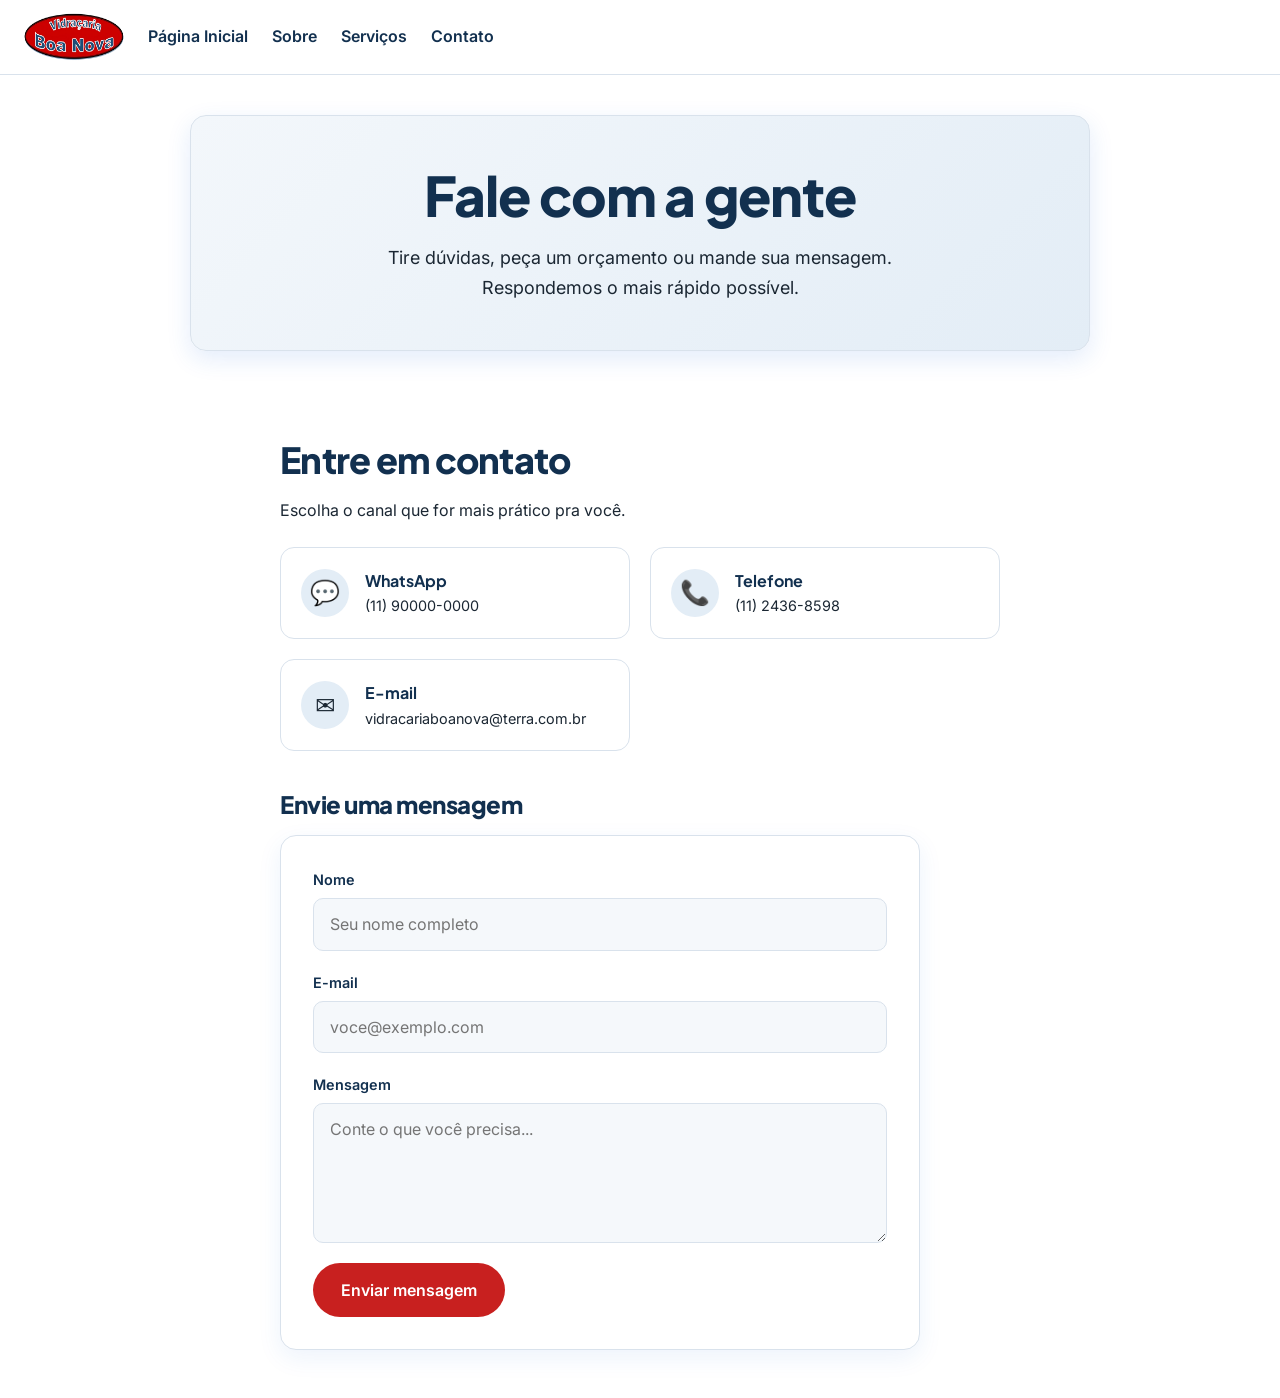
==== html/contato.html @ 8d11fa5d "Começo da estrutura principal das páginas (pré-revisão)" ====
<!DOCTYPE html>
<html lang="pt-br">
<head>
    <meta charset="UTF-8">
    <meta name="viewport" content="width=device-width, initial-scale=1.0">
    <title>Contato</title>
    <link rel="stylesheet" href="../css/main-style.css">
    <link rel="preconnect" href="https://fonts.googleapis.com">
    <link rel="preconnect" href="https://fonts.gstatic.com" crossorigin>
    <link href="https://fonts.googleapis.com/css2?family=Inter:wght@400;500;600&family=Plus+Jakarta+Sans:wght@500;700;800&display=swap" rel="stylesheet">
</head>
<body>
    <div class="navegacao">
        <nav>
            <ul style="list-style-type:none;">
                <li><img src="../images/logo-vidracaria-boa-nova.webp" alt="Logotipo da Vidraçaria Boa Nova" width="100" height="50"></li>
                <li><a href="../index.html" class="link-paginas">Página Inicial</a></li>
                <li><a href="sobre.html" class="link-paginas">Sobre</a></li>
                <li><a href="servicos.html" class="link-paginas">Serviços</a></li>
                <li><a href="contato.html" class="link-paginas">Contato</a></li>
            </ul>
        </nav>
    </div>
    <div class="hero-card">
  <h1>Fale com a gente</h1>
  <p>Tire dúvidas, peça um orçamento ou mande sua mensagem. Respondemos o mais rápido possível.</p>
</div>

<section>
  <h2>Entre em contato</h2>
  <p>Escolha o canal que for mais prático pra você.</p>

  <div class="contato-opcoes">
    <a class="contato-card" href="#">
      <span class="contato-icone">💬</span>
      <span class="contato-info">
        <strong>WhatsApp</strong>
        <small>(11) 90000-0000</small>
      </span>
    </a>
    <a class="contato-card" href="#">
      <span class="contato-icone">📞</span>
      <span class="contato-info">
        <strong>Telefone</strong>
        <small>(11) 2436-8598</small>
      </span>
    </a>

    <a class="contato-card" href="#">
      <span class="contato-icone">✉️</span>
      <span class="contato-info">
        <strong>E-mail</strong>
        <small>vidracariaboanova@terra.com.br</small>
      </span>
    </a>
  </div>

  <h3>Envie uma mensagem</h3>

  <form class="formulario" onsubmit="return false;">
    <div class="campo">
      <label for="nome">Nome</label>
      <input type="text" id="nome" name="nome" placeholder="Seu nome completo" required>
    </div>

    <div class="campo">
      <label for="email">E-mail</label>
      <input type="email" id="email" name="email" placeholder="voce@exemplo.com" required>
    </div>

    <div class="campo">
      <label for="mensagem">Mensagem</label>
      <textarea id="mensagem" name="mensagem" placeholder="Conte o que você precisa..." required></textarea>
    </div>

    <button type="submit">Enviar mensagem</button>
  </form>
</section>
</body>
</html>
---- css/main-style.css ----
/* Valores globais */
:root {
  /* ===== Azul (cor principal) ===== */
  --azul-900: #12304f; /* títulos, rodapé */
  --azul-700: #1f4a75; /* hover, cabeçalho escuro */
  --azul-600: #2b5c8a; /* azul da logo: cor principal */
  --azul-400: #5b8bb8; /* detalhes, ícones */
  --azul-100: #e3edf6; /* fundos de cards e seções */
  --azul-50:  #f3f7fb; /* fundo alternado bem sutil */

  /* ===== Vermelho (destaque) ===== */
  --vermelho-700: #a81818; /* hover do botão de destaque */
  --vermelho-600: #c8201f; /* vermelho da logo: destaque */
  --vermelho-100: #fbe7e6; /* avisos, selos, promoções */

  /* ===== Neutros ===== */
  --branco:        #ffffff;
  --fundo:         #ffffff;
  --fundo-alt:     #f5f8fb;
  --borda:         #d9e2ec;
  --texto:         #1b2733;
  --texto-suave:   #55657a;

  /* ===== Variáveis semânticas ===== */
  --cor-primaria:        var(--azul-600);
  --cor-primaria-hover:  var(--azul-700);
  --cor-destaque:        var(--vermelho-600);
  --cor-destaque-hover:  var(--vermelho-700);
  --cor-titulo:          var(--azul-900);
  --cor-texto:           var(--texto);
  --cor-fundo:           var(--fundo);
  --cor-fundo-secao:     var(--azul-50);
  --cor-borda:           var(--borda);

  /* ===== Famílias ===== */
  --fonte-titulo: "Plus Jakarta Sans", "Segoe UI", system-ui, sans-serif;
  --fonte-texto:  "Inter", "Segoe UI", system-ui, sans-serif;

  /* ===== Pesos ===== */
  --peso-normal:   400;
  --peso-medio:    500;
  --peso-semibold: 600;
  --peso-negrito:  700;
  --peso-extra:    800;

  /* ===== Tamanhos ===== */
  --texto-xs:  0.8rem;
  --texto-sm:  0.9rem;
  --texto-base: 1rem;
  --texto-lg:  1.125rem;
  --titulo-h3: clamp(1.25rem, 1.1rem + 0.6vw, 1.5rem);
  --titulo-h2: clamp(1.6rem, 1.3rem + 1.2vw, 2.25rem);
  --titulo-h1: clamp(2rem, 1.5rem + 2.4vw, 3.5rem);

  /* ===== Altura de linha e espaçamento ===== */
  --linha-titulo: 1.15;
  --linha-texto:  1.65;
  --espaco-titulo: -0.02em; /* aperta um pouco os títulos, fica mais elegante */
}


/* ===== Base ===== */
* {
  box-sizing: border-box;
  margin: 0;
  padding: 0;
}

body {
  font-family: var(--fonte-texto);
  font-size: var(--texto-base);
  line-height: var(--linha-texto);
  color: var(--cor-texto);
  background: var(--cor-fundo);
}

h1, h2, h3 {
  font-family: var(--fonte-titulo);
  font-weight: var(--peso-extra);
  line-height: var(--linha-titulo);
  letter-spacing: var(--espaco-titulo);
  color: var(--cor-titulo);
}
h1 { font-size: var(--titulo-h1); }
h2 { font-size: var(--titulo-h2); }
h3 { font-size: var(--titulo-h3); }

img { max-width: 100%; display: block; }

/* ===== Navegação ===== */
nav {
  background: var(--branco);
  border-bottom: 1px solid var(--cor-borda);
  padding: 0.75rem 1.5rem;
}

nav ul {
  list-style: none;
  display: flex;
  align-items: center;
  flex-wrap: wrap;
  gap: 1.5rem;
}

nav .logo {
  margin-right: auto; /* empurra os links para a direita */
}

nav .logo img {
  height: 48px;
  width: auto;
}

nav a {
  position: relative; /* referência pra posicionar a barrinha */
  text-decoration: none;
  font-weight: var(--peso-semibold);
  color: var(--cor-titulo);
  padding: 0.4rem 0;
  transition: color 0.25s ease;
}

/* A barrinha: começa "achatada" (sem largura) */
nav a::after {
  content: "";
  position: absolute;
  left: 0;
  bottom: 0;
  width: 100%;
  height: 2px;
  background: var(--cor-destaque);
  transform: scaleX(0);
  transform-origin: left; /* cresce da esquerda pra direita */
  transition: transform 0.25s ease;
}

nav a:hover,
nav a:focus-visible {
  color: var(--cor-primaria);
}

nav a:hover::after,
nav a:focus-visible::after {
  transform: scaleX(1); /* preenche toda a largura */
}

/* ===== Hero ===== */
.hero-card {
  max-width: 900px;
  margin: 2.5rem auto;
  padding: 3rem 2rem;
  text-align: center;
  background: linear-gradient(135deg, var(--azul-50), var(--azul-100));
  border: 1px solid var(--cor-borda);
  border-radius: 16px;
  box-shadow: 0 8px 24px rgba(26, 98, 220, 0.12);
}

.hero-card p {
  max-width: 55ch;
  margin: 1rem auto 0;
  font-size: var(--texto-lg);
  color: var(--cor-texto-suave);
}

/* ===== Botão (só aparece em algumas páginas) ===== */
.botao {
  margin-top: 1.75rem;
}

.botao a {
  display: inline-block;
  padding: 0.85rem 1.75rem;
  background: var(--cor-destaque);
  color: var(--branco);
  font-weight: var(--peso-semibold);
  text-decoration: none;
  border-radius: 999px;
  transition: background 0.2s, transform 0.2s;
}

.botao a:hover,
.botao a:focus-visible {
  background: var(--cor-destaque-hover);
  transform: translateY(-2px);
}

/* ===== Seções ===== */
section {
  max-width: 1000px;
  margin: 0 auto;
  padding: 3rem 1.5rem;
}

section h2 {
  margin-bottom: 1rem;
}

section {
  padding: 3rem max(1.5rem, calc((100% - 1000px) / 2));
}

section:nth-of-type(even) {
  background: var(--cor-fundo-secao);
}



/* ===== Cards de contato ===== */
.contato-opcoes {
  display: grid;
  /* min(100%, 240px): nunca pede mais espaço do que existe */
  grid-template-columns: repeat(auto-fit, minmax(min(100%, 240px), 1fr));
  gap: 1.25rem;
  margin: 1.5rem 0 2.5rem;
}

.contato-info {
  min-width: 0; /* deixa o texto encolher dentro do flex */
}

.contato-card small {
  display: block;
  color: var(--cor-texto-suave);
  font-size: var(--texto-sm);
  overflow-wrap: anywhere; /* permite quebrar o e-mail se precisar */
}

.contato-card {
  display: flex;
  align-items: center;
  gap: 1rem;
  padding: 1.25rem;
  background: var(--branco);
  border: 1px solid var(--cor-borda);
  border-radius: 14px;
  text-decoration: none;
  color: var(--cor-texto);
  transition: transform 0.2s, box-shadow 0.2s, border-color 0.2s;
}

.contato-card:hover,
.contato-card:focus-visible {
  border-color: var(--cor-primaria);
  box-shadow: 0 8px 20px rgba(26, 98, 220, 0.15);
  transform: translateY(-2px);
}

.contato-icone {
  display: grid;
  place-items: center;
  flex-shrink: 0;
  width: 3rem;
  height: 3rem;
  font-size: 1.5rem;
  background: var(--azul-100);
  border-radius: 50%;
}

.contato-card strong {
  display: block;
  font-family: var(--fonte-titulo);
  color: var(--cor-titulo);
}
/* ===== Formulário ===== */
section h3 {
  margin-bottom: 1rem;
}

.formulario {
  display: grid;
  gap: 1.25rem;
  max-width: 640px;
  padding: 2rem;
  background: var(--branco);
  border: 1px solid var(--cor-borda);
  border-radius: 16px;
  box-shadow: 0 8px 24px rgba(26, 98, 220, 0.08);
}

.campo {
  display: grid;
  gap: 0.4rem;
}

.campo label {
  font-size: var(--texto-sm);
  font-weight: var(--peso-semibold);
  color: var(--cor-titulo);
}

.campo input,
.campo textarea {
  font: inherit;
  padding: 0.75rem 1rem;
  color: var(--cor-texto);
  background: var(--fundo-alt);
  border: 1px solid var(--cor-borda);
  border-radius: 10px;
}

.campo input:focus,
.campo textarea:focus {
  outline: 2px solid var(--azul-500);
  border-color: var(--cor-primaria);
  background: var(--branco);
}

.campo textarea {
  min-height: 140px;
  resize: vertical;
}

.formulario button {
  justify-self: start;
  padding: 0.85rem 1.75rem;
  font: inherit;
  font-weight: var(--peso-semibold);
  color: var(--branco);
  background: var(--cor-destaque);
  border: none;
  border-radius: 999px;
  cursor: pointer;
  transition: background 0.2s, transform 0.2s;
}

.formulario button:hover,
.formulario button:focus-visible {
  background: var(--cor-destaque-hover);
  transform: translateY(-2px);
}
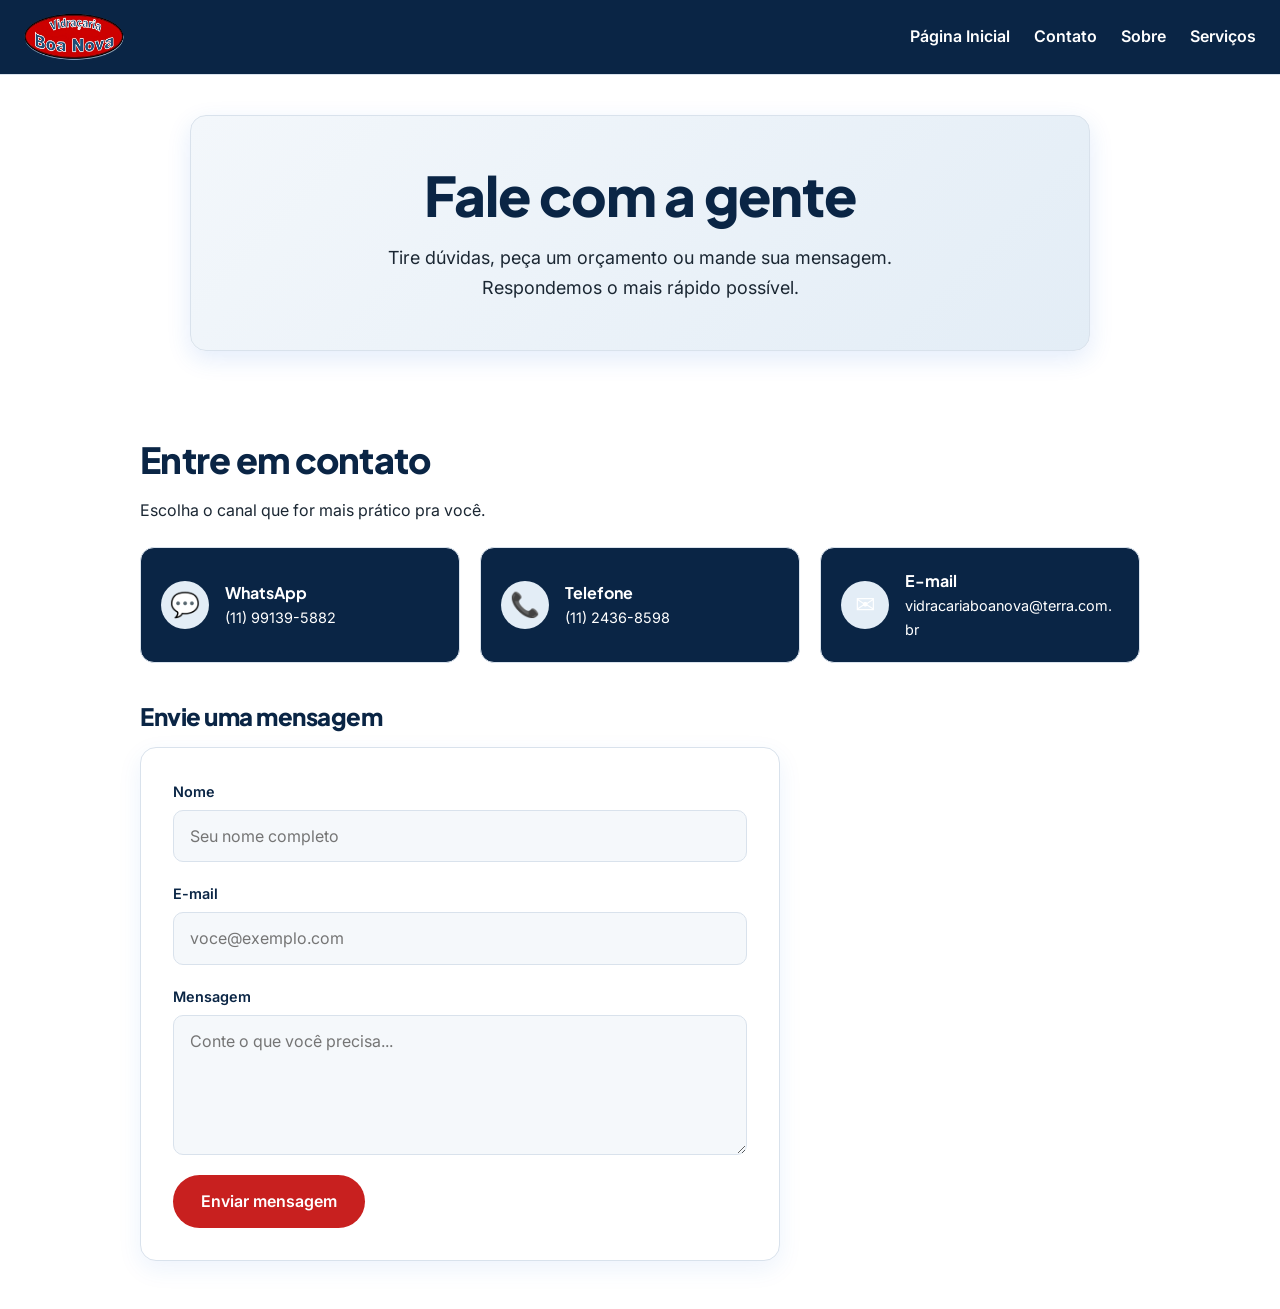
==== commit 66a6cb9c: "Adição de catálogo, página sobre, contato atualizado e refinamento da estilização" ====
--- a/html/contato.html
+++ b/html/contato.html
@@ -13,11 +13,11 @@
     <div class="navegacao">
         <nav>
             <ul style="list-style-type:none;">
-                <li><img src="../images/logo-vidracaria-boa-nova.webp" alt="Logotipo da Vidraçaria Boa Nova" width="100" height="50"></li>
+                <li><img src="../images/logo-vidracaria-boa-nova.webp" alt="Logotipo da Vidraçaria Boa Nova" width="100" height="50"></a></li>
                 <li><a href="../index.html" class="link-paginas">Página Inicial</a></li>
+                <li><a href="html/contato.html" class="link-paginas">Contato</a></li>
                 <li><a href="sobre.html" class="link-paginas">Sobre</a></li>
                 <li><a href="servicos.html" class="link-paginas">Serviços</a></li>
-                <li><a href="contato.html" class="link-paginas">Contato</a></li>
             </ul>
         </nav>
     </div>
@@ -35,7 +35,7 @@
       <span class="contato-icone">💬</span>
       <span class="contato-info">
         <strong>WhatsApp</strong>
-        <small>(11) 90000-0000</small>
+        <small>(11) 99139-5882</small>
       </span>
     </a>
     <a class="contato-card" href="#">
--- a/css/main-style.css
+++ b/css/main-style.css
@@ -1,7 +1,7 @@
 /* Valores globais */
 :root {
   /* ===== Azul (cor principal) ===== */
-  --azul-900: #12304f; /* títulos, rodapé */
+  --azul-900: #0a2545; /* títulos, rodapé */
   --azul-700: #1f4a75; /* hover, cabeçalho escuro */
   --azul-600: #2b5c8a; /* azul da logo: cor principal */
   --azul-400: #5b8bb8; /* detalhes, ícones */
@@ -55,11 +55,9 @@
   /* ===== Altura de linha e espaçamento ===== */
   --linha-titulo: 1.15;
   --linha-texto:  1.65;
-  --espaco-titulo: -0.02em; /* aperta um pouco os títulos, fica mais elegante */
-}
-
-
-/* ===== Base ===== */
+  --espaco-titulo: -0.02em;
+}
+
 * {
   box-sizing: border-box;
   margin: 0;
@@ -78,7 +76,7 @@
   font-family: var(--fonte-titulo);
   font-weight: var(--peso-extra);
   line-height: var(--linha-titulo);
-  letter-spacing: var(--espaco-titulo);
+  letter-spacing: var(--espaco-titulo); 
   color: var(--cor-titulo);
 }
 h1 { font-size: var(--titulo-h1); }
@@ -89,7 +87,7 @@
 
 /* ===== Navegação ===== */
 nav {
-  background: var(--branco);
+  background: var( --azul-900);
   border-bottom: 1px solid var(--cor-borda);
   padding: 0.75rem 1.5rem;
 }
@@ -100,10 +98,16 @@
   align-items: center;
   flex-wrap: wrap;
   gap: 1.5rem;
+  align-items: center;
+  justify-content: flex-end; 
+}
+
+nav ul li:nth-child(2) {
+    margin-left: auto;
 }
 
 nav .logo {
-  margin-right: auto; /* empurra os links para a direita */
+  margin-right: auto;
 }
 
 nav .logo img {
@@ -111,26 +115,27 @@
   width: auto;
 }
 
+
 nav a {
-  position: relative; /* referência pra posicionar a barrinha */
+  color: var( --branco);  
+  position: relative; 
   text-decoration: none;
   font-weight: var(--peso-semibold);
-  color: var(--cor-titulo);
   padding: 0.4rem 0;
   transition: color 0.25s ease;
 }
 
-/* A barrinha: começa "achatada" (sem largura) */
-nav a::after {
+
+.link-paginas::after {
   content: "";
   position: absolute;
   left: 0;
   bottom: 0;
   width: 100%;
   height: 2px;
-  background: var(--cor-destaque);
+  background: var(--branco);  
   transform: scaleX(0);
-  transform-origin: left; /* cresce da esquerda pra direita */
+  transform-origin: left; 
   transition: transform 0.25s ease;
 }
 
@@ -141,10 +146,69 @@
 
 nav a:hover::after,
 nav a:focus-visible::after {
-  transform: scaleX(1); /* preenche toda a largura */
-}
-
-/* ===== Hero ===== */
+  transform: scaleX(1); 
+}
+
+.item-logo {
+    margin-right: auto; 
+}
+
+#nossos-Servicos {
+  background-color: #0a2545;
+  padding: 70px 40px;
+  font-family: sans-serif;
+}
+
+#nossos-Servicos h2 {
+  color: #ffffff !important;
+  font-size: 2.5rem;
+  font-weight: 700;
+  margin-bottom: 15px;
+}
+
+#nossos-Servicos p {
+  color: #e0e6ed; 
+  font-size: 1.1rem;
+  max-width: 850px;
+  line-height: 1.6;
+  margin-bottom: 45px;
+}
+
+#nossos-Servicos .lista-servicos {
+  display: flex;
+  flex-wrap: wrap; 
+  gap: 20px;       
+  padding: 0;
+  margin: 0;
+  list-style-type: none;
+}
+
+#nossos-Servicos .lista-servicos li {
+  flex: 1;
+  min-width: 220px; 
+  background: rgba(255, 255, 255, 0.06);
+  backdrop-filter: blur(10px);        
+  -webkit-backdrop-filter: blur(10px);
+  border: 1px solid rgba(255, 255, 255, 0.15);
+  border-radius: 12px;
+  padding: 30px 20px;
+  text-align: center;
+  font-weight: 600;
+  font-size: 1.2rem;
+  color: #ffffff;
+  box-shadow: 0 8px 32px 0 rgba(0, 0, 0, 0.2);
+  transition: all 0.3s ease;
+  cursor: pointer;
+}
+
+#nossos-Servicos .lista-servicos li:hover {
+  transform: translateY(-6px);
+  background: rgba(255, 255, 255, 0.12); 
+  border-color: #ff1e27;
+  box-shadow: 0 15px 30px rgba(0, 0, 0, 0.4);
+}
+
+
 .hero-card {
   max-width: 900px;
   margin: 2.5rem auto;
@@ -163,7 +227,6 @@
   color: var(--cor-texto-suave);
 }
 
-/* ===== Botão (só aparece em algumas páginas) ===== */
 .botao {
   margin-top: 1.75rem;
 }
@@ -185,9 +248,7 @@
   transform: translateY(-2px);
 }
 
-/* ===== Seções ===== */
 section {
-  max-width: 1000px;
   margin: 0 auto;
   padding: 3rem 1.5rem;
 }
@@ -204,9 +265,6 @@
   background: var(--cor-fundo-secao);
 }
 
-
-
-/* ===== Cards de contato ===== */
 .contato-opcoes {
   display: grid;
   /* min(100%, 240px): nunca pede mais espaço do que existe */
@@ -216,14 +274,14 @@
 }
 
 .contato-info {
-  min-width: 0; /* deixa o texto encolher dentro do flex */
+  min-width: 0;
 }
 
 .contato-card small {
   display: block;
   color: var(--cor-texto-suave);
   font-size: var(--texto-sm);
-  overflow-wrap: anywhere; /* permite quebrar o e-mail se precisar */
+  overflow-wrap: anywhere;
 }
 
 .contato-card {
@@ -231,11 +289,11 @@
   align-items: center;
   gap: 1rem;
   padding: 1.25rem;
-  background: var(--branco);
+  background: var(--azul-900);
   border: 1px solid var(--cor-borda);
   border-radius: 14px;
   text-decoration: none;
-  color: var(--cor-texto);
+  color: var(--branco);
   transition: transform 0.2s, box-shadow 0.2s, border-color 0.2s;
 }
 
@@ -260,9 +318,10 @@
 .contato-card strong {
   display: block;
   font-family: var(--fonte-titulo);
-  color: var(--cor-titulo);
-}
-/* ===== Formulário ===== */
+  color: var(--branco);
+}
+
+
 section h3 {
   margin-bottom: 1rem;
 }
@@ -328,4 +387,105 @@
 .formulario button:focus-visible {
   background: var(--cor-destaque-hover);
   transform: translateY(-2px);
+}
+
+.carousel-container {
+  position: relative;
+  width: 100%;
+  height: 50vw;
+  margin: 0 auto;
+  overflow: hidden;
+}
+
+.carousel-track-container {
+  overflow: hidden;
+  width: 100%;
+  height: 100%;
+}
+
+.carousel-track {
+  display: flex;
+  padding: 0;
+  height: 100%;
+  margin: 0;
+  list-style: none;
+  transition: transform 0.5s ease-in-out;
+}
+
+.carousel-slide {
+  min-width: 100%;
+  box-sizing: border-box;
+  height: 100%;
+}
+
+.carousel-slide img {
+  width: 100%;
+  display: block;
+  height: 100%;
+  object-fit: cover;
+  object-position: center;
+}
+.carousel-btn {
+  position: absolute;
+  top: 50%;
+  transform: translateY(-50%);
+  background: rgba(0, 0, 0, 0.5);
+  color: white;
+  border: none;
+  padding: 12px 16px;
+  cursor: pointer;
+  border-radius: 50%;
+  font-size: 18px;
+  z-index: 10;
+  transition: background 0.3s;
+}
+
+.carousel-btn:hover {
+  background: rgba(0, 0, 0, 0.8);
+}
+
+.btn-left { left: 15px; }
+.btn-right { right: 15px; }
+
+/* Indicators/Dots */
+.carousel-nav {
+  display: flex;
+  justify-content: center;
+  gap: 8px;
+  position: absolute;
+  bottom: 15px;
+  width: 100%;
+  z-index: 10;
+}
+
+.indicator {
+  width: 12px;
+  height: 12px;
+  border-radius: 50%;
+  background: rgba(255, 255, 255, 0.5);
+  border: none;
+  cursor: pointer;
+  transition: background 0.3s;
+}
+
+.indicator.active {
+  background: rgba(255, 255, 255, 1);
+}
+
+.fotos-servicos {
+  display: flex;
+  gap: 20px;
+}
+.fotos-servicos img {
+  border-radius: 8px;
+  height: 40vw;
+  width: 40%;
+  object-fit: cover;
+  object-position: center;
+}
+
+.texto-sobre {
+  max-width: 800px;
+  margin: 0 auto;
+  text-align: center;
 }
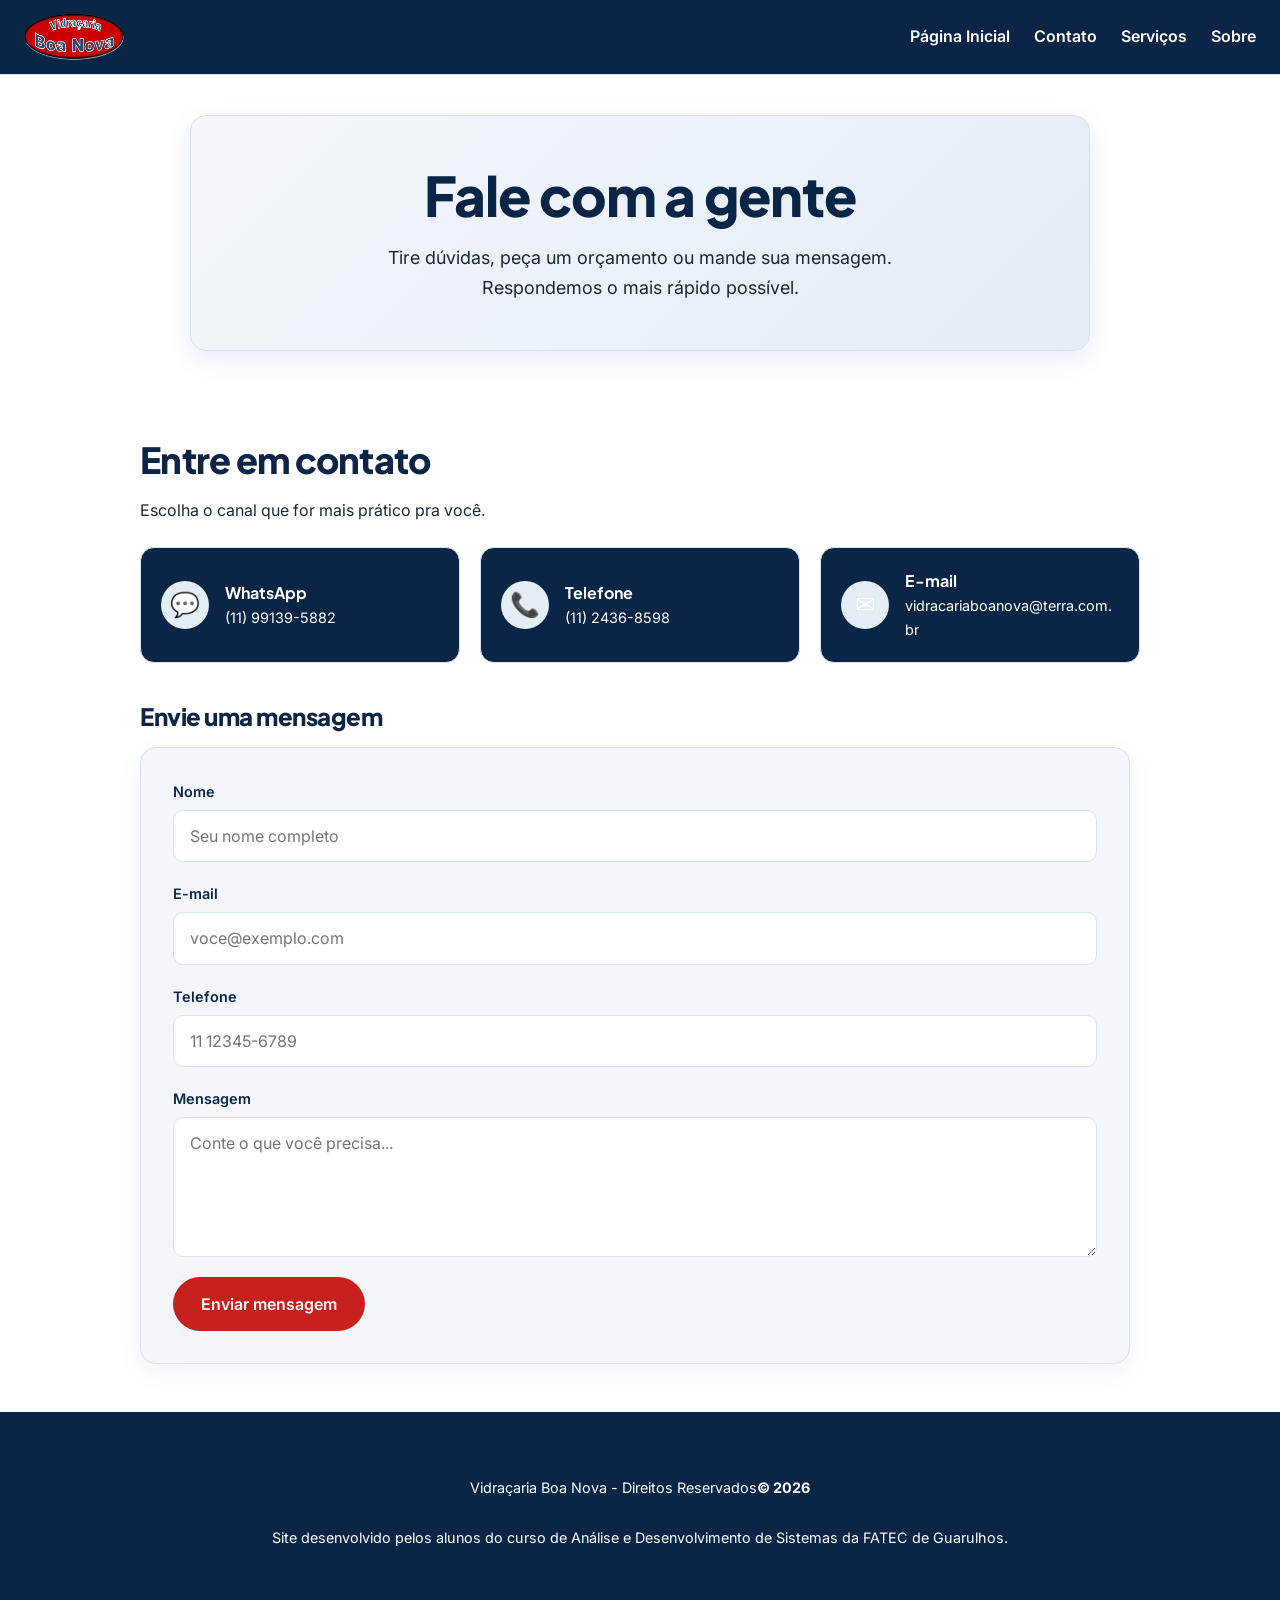
==== commit fba3c2e6: "Domingão a noite quero ir dormir" ====
--- a/html/contato.html
+++ b/html/contato.html
@@ -15,9 +15,9 @@
             <ul style="list-style-type:none;">
                 <li><img src="../images/logo-vidracaria-boa-nova.webp" alt="Logotipo da Vidraçaria Boa Nova" width="100" height="50"></a></li>
                 <li><a href="../index.html" class="link-paginas">Página Inicial</a></li>
-                <li><a href="html/contato.html" class="link-paginas">Contato</a></li>
-                <li><a href="sobre.html" class="link-paginas">Sobre</a></li>
+                <li><a href="contato.html" class="link-paginas">Contato</a></li>
                 <li><a href="servicos.html" class="link-paginas">Serviços</a></li>
+                <li><a href="../index.html#sobre-nos" class="link-paginas">Sobre</a></li>
             </ul>
         </nav>
     </div>
@@ -69,6 +69,12 @@
     </div>
 
     <div class="campo">
+      <label for="email">Telefone</label>
+      <input type="phone" id="telefone" name="telefone" placeholder="11 12345-6789" required maxlength="15">
+    </div>
+
+
+    <div class="campo">
       <label for="mensagem">Mensagem</label>
       <textarea id="mensagem" name="mensagem" placeholder="Conte o que você precisa..." required></textarea>
     </div>
@@ -76,5 +82,10 @@
     <button type="submit">Enviar mensagem</button>
   </form>
 </section>
+      <footer>
+        <p>Vidraçaria Boa Nova - Direitos Reservados<b>© 2026</b></p>
+        <br>
+        <p>Site desenvolvido pelos alunos do curso de Análise e Desenvolvimento de Sistemas da FATEC de Guarulhos.</p> 
+      </footer>
 </body>
 </html>
--- a/css/main-style.css
+++ b/css/main-style.css
@@ -5,6 +5,7 @@
   --azul-700: #1f4a75; /* hover, cabeçalho escuro */
   --azul-600: #2b5c8a; /* azul da logo: cor principal */
   --azul-400: #5b8bb8; /* detalhes, ícones */
+  --azul-200: #95c6f5; /* hover azul claro */
   --azul-100: #e3edf6; /* fundos de cards e seções */
   --azul-50:  #f3f7fb; /* fundo alternado bem sutil */
 
@@ -141,7 +142,7 @@
 
 nav a:hover,
 nav a:focus-visible {
-  color: var(--cor-primaria);
+  color: var(--azul-200);
 }
 
 nav a:hover::after,
@@ -151,6 +152,22 @@
 
 .item-logo {
     margin-right: auto; 
+}
+
+#sobre-nos p {
+  color: var(--azul-900);
+  font-size: 1.1rem;
+  max-width: 850px;
+  line-height: 1.6;
+  margin-bottom: 45px;
+}
+
+#logo-home {
+  display: flex;
+  width: 250px;
+  height: 90px;
+  margin: 0;
+  margin-right: 50px;
 }
 
 #nossos-Servicos {
@@ -208,6 +225,11 @@
   box-shadow: 0 15px 30px rgba(0, 0, 0, 0.4);
 }
 
+#nossos-Servicos .lista-servicos a {
+  text-decoration: none;
+  color: var(--branco);
+}
+
 
 .hero-card {
   max-width: 900px;
@@ -329,9 +351,9 @@
 .formulario {
   display: grid;
   gap: 1.25rem;
-  max-width: 640px;
+  max-width: 990px;
   padding: 2rem;
-  background: var(--branco);
+  background: var(--azul-50);
   border: 1px solid var(--cor-borda);
   border-radius: 16px;
   box-shadow: 0 8px 24px rgba(26, 98, 220, 0.08);
@@ -353,7 +375,7 @@
   font: inherit;
   padding: 0.75rem 1rem;
   color: var(--cor-texto);
-  background: var(--fundo-alt);
+  background: var(--branco);
   border: 1px solid var(--cor-borda);
   border-radius: 10px;
 }
@@ -477,15 +499,31 @@
   gap: 20px;
 }
 .fotos-servicos img {
-  border-radius: 8px;
-  height: 40vw;
+  border-radius: 28px;
+  height: 20vw;
   width: 40%;
   object-fit: cover;
   object-position: center;
-}
-
-.texto-sobre {
-  max-width: 800px;
+  margin: auto;
+}
+
+
+
+footer {
+  background: var(--azul-900);
+  color: var(--branco);
+  padding: 4rem 1.5rem;
+  text-align: center;
+}
+
+footer p {
+  margin: 0;
+  font-size: var(--texto-sm);
+}
+
+.logo-sobre-nos {
+  display: block;
   margin: 0 auto;
-  text-align: center;
+  height: 20%;
+  width: auto;
 }
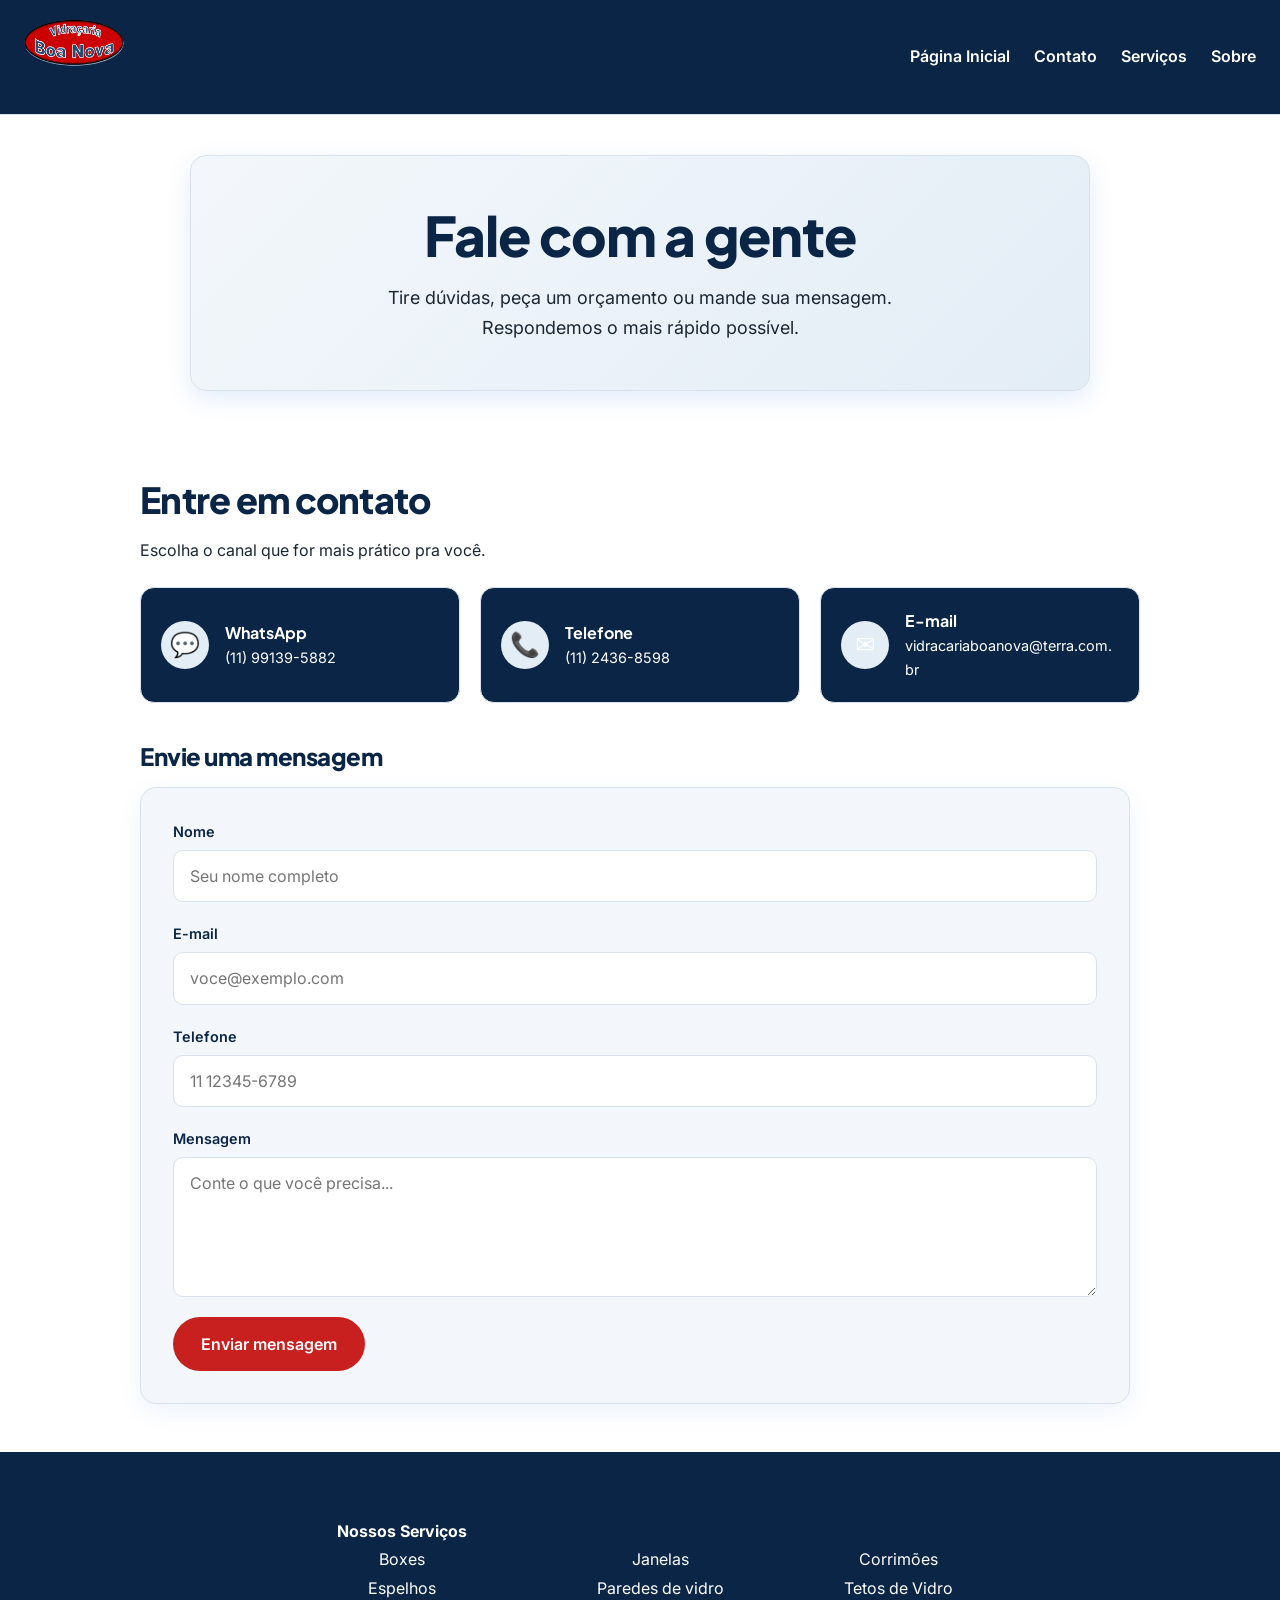
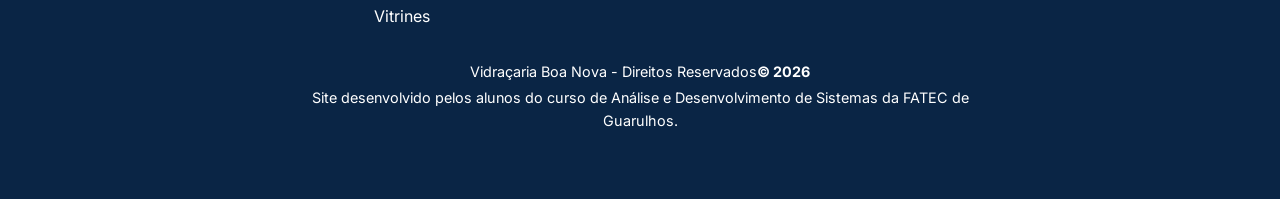
==== commit e4718585: "Links de navegação adicionados ao footer, correção da diferença de tamanho do nav" ====
--- a/html/contato.html
+++ b/html/contato.html
@@ -13,7 +13,7 @@
     <div class="navegacao">
         <nav>
             <ul style="list-style-type:none;">
-                <li><img src="../images/logo-vidracaria-boa-nova.webp" alt="Logotipo da Vidraçaria Boa Nova" width="100" height="50"></a></li>
+                <li><a id="logo-home" href="index.html"><img src="../images/logo-vidracaria-boa-nova.webp" alt="Logotipo da Vidraçaria Boa Nova" width="100" height="50"></a></li>
                 <li><a href="../index.html" class="link-paginas">Página Inicial</a></li>
                 <li><a href="contato.html" class="link-paginas">Contato</a></li>
                 <li><a href="servicos.html" class="link-paginas">Serviços</a></li>
@@ -83,9 +83,39 @@
   </form>
 </section>
       <footer>
-        <p>Vidraçaria Boa Nova - Direitos Reservados<b>© 2026</b></p>
-        <br>
-        <p>Site desenvolvido pelos alunos do curso de Análise e Desenvolvimento de Sistemas da FATEC de Guarulhos.</p> 
-      </footer>
+        <table class="footer-wrapper">
+            <tr>
+                <th>Nossos Serviços</th>
+            </tr>
+            <tr>
+                <td><a href="servicos.html#boxes">Boxes</a></td>
+                <td><a href="servicos.html#janelas">Janelas</a></td>
+                <td><a href="servicos.html#corrimoes">Corrimões</a></td>
+            </tr>
+            <tr>
+                <td><a href="servicos.html#espelhos">Espelhos</a></td>
+                <td><a href="servicos.html#paredes">Paredes de vidro</a></td>
+                <td><a href="servicos.html#tetos">Tetos de Vidro</a></td>
+            </tr>
+            <tr>
+                <td><a href="servicos.html#vitrines">Vitrines</a></td>
+            </tr>
+            <tr>
+                <td colspan="3">
+                    <br>
+                </td>
+            </tr>
+            <tr>
+                <td colspan="3">
+                    <p>Vidraçaria Boa Nova - Direitos Reservados<b>&copy; 2026</b></p>
+                </td>
+            </tr>
+            <tr>
+                <td colspan="3">
+                    <p>Site desenvolvido pelos alunos do curso de Análise e Desenvolvimento de Sistemas da FATEC de Guarulhos.</p> 
+                </td>
+            </tr>
+        </table>
+    </footer>
 </body>
 </html>
--- a/css/main-style.css
+++ b/css/main-style.css
@@ -521,6 +521,19 @@
   font-size: var(--texto-sm);
 }
 
+.footer-wrapper {
+  width: 60%;
+  margin: auto;
+}
+
+.footer-wrapper a {
+  color: var(--branco);
+  text-decoration: none;
+}
+.footer-wrapper a:hover {
+  text-decoration: underline;
+}
+
 .logo-sobre-nos {
   display: block;
   margin: 0 auto;
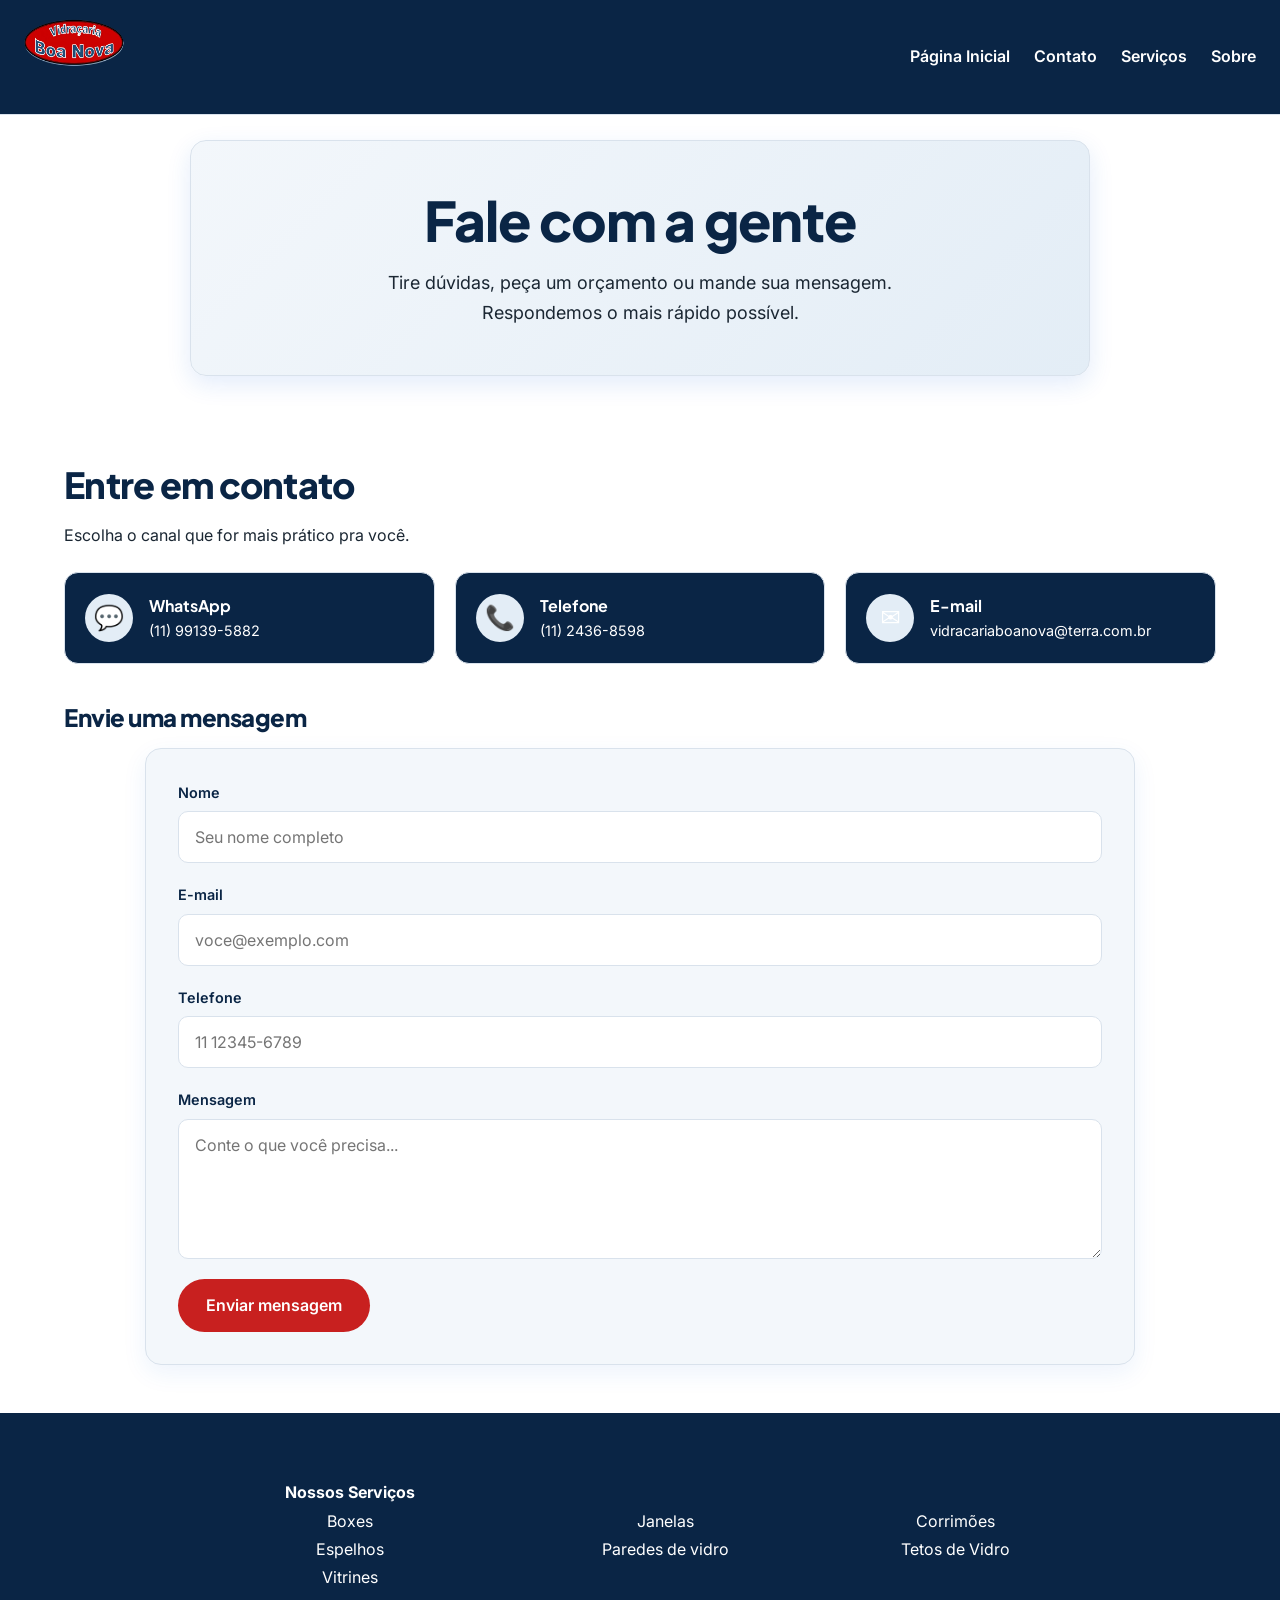
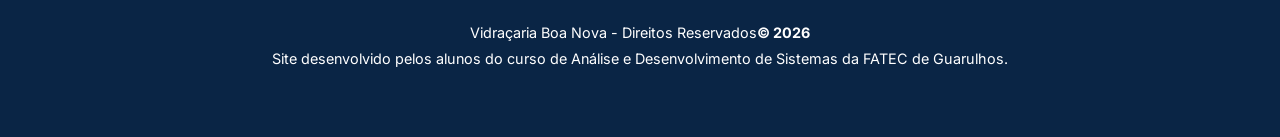
==== commit a50d08d2: "Eu me sinto codando a Monalisa (Ass. Victor)" ====
--- a/html/contato.html
+++ b/html/contato.html
@@ -22,9 +22,9 @@
         </nav>
     </div>
     <div class="hero-card">
-  <h1>Fale com a gente</h1>
-  <p>Tire dúvidas, peça um orçamento ou mande sua mensagem. Respondemos o mais rápido possível.</p>
-</div>
+      <h1>Fale com a gente</h1>
+      <p>Tire dúvidas, peça um orçamento ou mande sua mensagem. Respondemos o mais rápido possível.</p>
+    </div>
 
 <section>
   <h2>Entre em contato</h2>
--- a/css/main-style.css
+++ b/css/main-style.css
@@ -1,6 +1,6 @@
 /* Valores globais */
 :root {
-  /* ===== Azul (cor principal) ===== */
+/* ===== Azul (cor principal) ===== */
   --azul-900: #0a2545; /* títulos, rodapé */
   --azul-700: #1f4a75; /* hover, cabeçalho escuro */
   --azul-600: #2b5c8a; /* azul da logo: cor principal */
@@ -8,21 +8,18 @@
   --azul-200: #95c6f5; /* hover azul claro */
   --azul-100: #e3edf6; /* fundos de cards e seções */
   --azul-50:  #f3f7fb; /* fundo alternado bem sutil */
-
-  /* ===== Vermelho (destaque) ===== */
+/* ===== Vermelho (destaque) ===== */
   --vermelho-700: #a81818; /* hover do botão de destaque */
   --vermelho-600: #c8201f; /* vermelho da logo: destaque */
   --vermelho-100: #fbe7e6; /* avisos, selos, promoções */
-
-  /* ===== Neutros ===== */
+/* ===== Neutros ===== */
   --branco:        #ffffff;
   --fundo:         #ffffff;
   --fundo-alt:     #f5f8fb;
   --borda:         #d9e2ec;
   --texto:         #1b2733;
   --texto-suave:   #55657a;
-
-  /* ===== Variáveis semânticas ===== */
+/* ===== Variáveis semânticas ===== */
   --cor-primaria:        var(--azul-600);
   --cor-primaria-hover:  var(--azul-700);
   --cor-destaque:        var(--vermelho-600);
@@ -32,19 +29,16 @@
   --cor-fundo:           var(--fundo);
   --cor-fundo-secao:     var(--azul-50);
   --cor-borda:           var(--borda);
-
-  /* ===== Famílias ===== */
+/* ===== Famílias ===== */
   --fonte-titulo: "Plus Jakarta Sans", "Segoe UI", system-ui, sans-serif;
   --fonte-texto:  "Inter", "Segoe UI", system-ui, sans-serif;
-
-  /* ===== Pesos ===== */
+/* ===== Pesos ===== */
   --peso-normal:   400;
   --peso-medio:    500;
   --peso-semibold: 600;
   --peso-negrito:  700;
   --peso-extra:    800;
-
-  /* ===== Tamanhos ===== */
+/* ===== Tamanhos ===== */
   --texto-xs:  0.8rem;
   --texto-sm:  0.9rem;
   --texto-base: 1rem;
@@ -52,8 +46,7 @@
   --titulo-h3: clamp(1.25rem, 1.1rem + 0.6vw, 1.5rem);
   --titulo-h2: clamp(1.6rem, 1.3rem + 1.2vw, 2.25rem);
   --titulo-h1: clamp(2rem, 1.5rem + 2.4vw, 3.5rem);
-
-  /* ===== Altura de linha e espaçamento ===== */
+/* ===== Altura de linha e espaçamento ===== */
   --linha-titulo: 1.15;
   --linha-texto:  1.65;
   --espaco-titulo: -0.02em;
@@ -66,6 +59,7 @@
 }
 
 body {
+  padding-top: 100px; 
   font-family: var(--fonte-texto);
   font-size: var(--texto-base);
   line-height: var(--linha-texto);
@@ -80,17 +74,23 @@
   letter-spacing: var(--espaco-titulo); 
   color: var(--cor-titulo);
 }
+
 h1 { font-size: var(--titulo-h1); }
 h2 { font-size: var(--titulo-h2); }
 h3 { font-size: var(--titulo-h3); }
 
 img { max-width: 100%; display: block; }
 
-/* ===== Navegação ===== */
 nav {
   background: var( --azul-900);
   border-bottom: 1px solid var(--cor-borda);
   padding: 0.75rem 1.5rem;
+  position: fixed;
+  top: 0;
+  left: 0;
+  width: 100%;             
+  box-sizing: border-box;
+  z-index: 1000; 
 }
 
 nav ul {
@@ -115,7 +115,6 @@
   height: 48px;
   width: auto;
 }
-
 
 nav a {
   color: var( --branco);  
@@ -125,7 +124,6 @@
   padding: 0.4rem 0;
   transition: color 0.25s ease;
 }
-
 
 .link-paginas::after {
   content: "";
@@ -230,7 +228,6 @@
   color: var(--branco);
 }
 
-
 .hero-card {
   max-width: 900px;
   margin: 2.5rem auto;
@@ -271,25 +268,21 @@
 }
 
 section {
-  margin: 0 auto;
-  padding: 3rem 1.5rem;
+  width: 100%;
+  margin: 0;
+  padding: 3rem clamp(1rem, 5vw, 4rem);
 }
 
 section h2 {
   margin-bottom: 1rem;
 }
 
-section {
-  padding: 3rem max(1.5rem, calc((100% - 1000px) / 2));
-}
-
 section:nth-of-type(even) {
   background: var(--cor-fundo-secao);
 }
 
 .contato-opcoes {
   display: grid;
-  /* min(100%, 240px): nunca pede mais espaço do que existe */
   grid-template-columns: repeat(auto-fit, minmax(min(100%, 240px), 1fr));
   gap: 1.25rem;
   margin: 1.5rem 0 2.5rem;
@@ -343,7 +336,6 @@
   color: var(--branco);
 }
 
-
 section h3 {
   margin-bottom: 1rem;
 }
@@ -357,6 +349,7 @@
   border: 1px solid var(--cor-borda);
   border-radius: 16px;
   box-shadow: 0 8px 24px rgba(26, 98, 220, 0.08);
+  margin: auto;
 }
 
 .campo {
@@ -371,6 +364,7 @@
 }
 
 .campo input,
+select,
 .campo textarea {
   font: inherit;
   padding: 0.75rem 1rem;
@@ -381,15 +375,23 @@
 }
 
 .campo input:focus,
+select,
 .campo textarea:focus {
   outline: 2px solid var(--azul-500);
-  border-color: var(--cor-primaria);
+  border-color: var(--cor-borda);
   background: var(--branco);
 }
 
 .campo textarea {
   min-height: 140px;
   resize: vertical;
+}
+
+fieldset {
+  padding: 10px;
+  border-radius: 10px;
+  border-color: var(--cor-borda);
+  color: var(--cor-titulo);
 }
 
 .formulario button {
@@ -447,6 +449,7 @@
   object-fit: cover;
   object-position: center;
 }
+
 .carousel-btn {
   position: absolute;
   top: 50%;
@@ -466,10 +469,21 @@
   background: rgba(0, 0, 0, 0.8);
 }
 
+.carousel-control-prev,
+.carousel-control-next {
+  width: 50px;
+  height: 50px;
+  border-radius: 5px;
+}
+
+.carrossel-img {
+  aspect-ratio: 16 / 9;   
+  object-fit: cover;      
+}
+
 .btn-left { left: 15px; }
 .btn-right { right: 15px; }
 
-/* Indicators/Dots */
 .carousel-nav {
   display: flex;
   justify-content: center;
@@ -498,6 +512,7 @@
   display: flex;
   gap: 20px;
 }
+
 .fotos-servicos img {
   border-radius: 28px;
   height: 20vw;
@@ -507,8 +522,6 @@
   margin: auto;
 }
 
-
-
 footer {
   background: var(--azul-900);
   color: var(--branco);
@@ -530,6 +543,7 @@
   color: var(--branco);
   text-decoration: none;
 }
+
 .footer-wrapper a:hover {
   text-decoration: underline;
 }
@@ -539,4 +553,466 @@
   margin: 0 auto;
   height: 20%;
   width: auto;
+}
+
+#input-imagens::file-selector-button {
+  font-weight: bold;
+  color: var(--branco);
+  background-color: var(--azul-700);
+  padding: 0.75em;
+  border: 1px solid var(--azul-700);
+  border-radius: 10px;
+}
+
+main {
+  width: 100%;
+}
+
+section,
+#nossos-Servicos {
+  width: 100%;
+  max-width: none;
+}
+
+.carousel-toolbar {
+  display: flex;
+  align-items: center;
+  justify-content: space-between;
+  gap: 1rem;
+  width: 100%;
+  padding: 0.75rem 0.25rem 0;
+}
+
+.carousel-toolbar .carousel-control-prev,
+.carousel-toolbar .carousel-control-next {
+  position: static;
+  flex: 0 0 44px;
+  width: 44px;
+  height: 44px;
+  display: grid;
+  place-items: center;
+  border: 0;
+  border-radius: 50%;
+  background: var(--azul-900);
+  color: #fff;
+  opacity: 1;
+  transform: none;
+  font-size: 1.25rem;
+  line-height: 1;
+  transition: background 0.2s ease, transform 0.2s ease;
+}
+
+.carousel-toolbar .carousel-control-prev:hover,
+.carousel-toolbar .carousel-control-next:hover {
+  background: var(--azul-600);
+  transform: scale(1.05);
+}
+
+.carousel-toolbar .carousel-indicators {
+  position: static;
+  display: flex;
+  flex: 1 1 auto;
+  justify-content: center;
+  align-items: center;
+  gap: clamp(0.35rem, 1.2vw, 0.75rem);
+  margin: 0;
+  padding: 0;
+}
+
+.carousel-toolbar .carousel-indicators [data-bs-target] {
+  box-sizing: content-box;
+  flex: 0 1 18px;
+  width: 18px;
+  height: 8px;
+  margin: 0;
+  padding: 0;
+  border: 0;
+  border-radius: 999px;
+  background: var(--azul-400);
+  opacity: 0.45;
+  transition: opacity 0.2s ease, background 0.2s ease, flex-basis 0.2s ease;
+}
+
+.carousel-toolbar .carousel-indicators .active {
+  flex-basis: 30px;
+  background: var(--azul-900);
+  opacity: 1;
+}
+
+.carrossel-img {
+  width: 100%;
+  aspect-ratio: 16 / 9;
+  object-fit: cover;
+}
+
+.footer-wrapper {
+  width: min(100%, 900px);
+  margin: 0 auto;
+}
+
+@media (max-width: 576px) {
+  .carousel-toolbar {
+    gap: 0.5rem;
+  }
+
+  .carousel-toolbar .carousel-control-prev,
+  .carousel-toolbar .carousel-control-next {
+    flex-basis: 36px;
+    width: 36px;
+    height: 36px;
+  }
+
+  .carousel-toolbar .carousel-indicators {
+    gap: 0.25rem;
+  }
+
+  .carousel-toolbar .carousel-indicators [data-bs-target] {
+    flex-basis: 10px;
+    width: 10px;
+    height: 7px;
+  }
+
+  .carousel-toolbar .carousel-indicators .active {
+    flex-basis: 18px;
+  }
+}
+
+.pagina-servicos {
+  padding-top: 86px;
+  background: var(--fundo-alt);
+}
+
+.pagina-servicos nav ul {
+  margin: 0;
+  padding: 0;
+}
+
+.pagina-servicos .servicos-hero {
+  position: relative;
+  display: flex;
+  align-items: center;
+  justify-content: space-between;
+  gap: 3rem;
+  min-height: 390px;
+  padding: clamp(3rem, 7vw, 6rem) clamp(1.5rem, 7vw, 7rem);
+  overflow: hidden;
+  color: var(--branco);
+  background: linear-gradient(120deg, #0a2545 0%, #1f4a75 72%, #2b5c8a 100%);
+}
+
+.pagina-servicos .servicos-hero::after {
+  content: "";
+  position: absolute;
+  width: 380px;
+  height: 380px;
+  right: 8%;
+  top: -170px;
+  border: 1px solid rgba(255,255,255,.16);
+  border-radius: 50%;
+  box-shadow: 0 0 0 35px rgba(255,255,255,.035), 0 0 0 75px rgba(255,255,255,.025);
+  pointer-events: none;
+}
+
+.servicos-hero-conteudo {
+  position: relative;
+  z-index: 1;
+  max-width: 760px;
+}
+
+.servicos-selo,
+.servicos-eyebrow {
+  display: inline-block;
+  margin-bottom: .8rem;
+  color: var(--vermelho-600);
+  font-size: .78rem;
+  font-weight: 800;
+  letter-spacing: .14em;
+  text-transform: uppercase;
+}
+
+.servicos-hero .servicos-selo {
+  color: #ffaaa6;
+}
+
+.servicos-hero h1 {
+  max-width: 760px;
+  margin-bottom: 1rem;
+  color: #fff;
+  font-size: clamp(2.2rem, 4.8vw, 4.2rem);
+}
+
+.servicos-hero p {
+  max-width: 650px;
+  margin-bottom: 1.7rem;
+  color: rgba(255,255,255,.84);
+  font-size: clamp(1rem, 1.4vw, 1.15rem);
+}
+
+.servicos-cta {
+  display: inline-flex;
+  align-items: center;
+  justify-content: center;
+  min-height: 48px;
+  padding: .8rem 1.5rem;
+  border: 1px solid var(--vermelho-600);
+  border-radius: 999px;
+  color: #fff;
+  background: var(--vermelho-600);
+  font-weight: 700;
+  text-decoration: none;
+  transition: background .2s ease, transform .2s ease;
+}
+
+.servicos-cta:hover,
+.servicos-cta:focus-visible {
+  color: #fff;
+  background: var(--vermelho-700);
+  transform: translateY(-2px);
+}
+
+.servicos-hero-detalhe {
+  position: relative;
+  z-index: 1;
+  display: flex;
+  flex-direction: column;
+  gap: .25rem;
+  min-width: 220px;
+  padding: 1.5rem;
+  border: 1px solid rgba(255,255,255,.2);
+  border-radius: 18px;
+  background: rgba(255,255,255,.08);
+  backdrop-filter: blur(8px);
+  color: rgba(255,255,255,.75);
+  text-align: right;
+}
+
+.servicos-hero-detalhe strong {
+  color: #fff;
+  font: 800 clamp(1.6rem, 2.5vw, 2.4rem)/1.1 var(--fonte-titulo);
+}
+
+.servicos-intro {
+  padding-top: clamp(3rem, 6vw, 5rem);
+  padding-bottom: 1rem;
+  background: var(--fundo-alt);
+}
+
+.servicos-intro-texto {
+  max-width: 780px;
+  margin: 0 auto;
+  text-align: center;
+}
+
+.servicos-intro h2,
+.servicos-chamada h2 {
+  margin-bottom: .8rem;
+  font-size: clamp(1.7rem, 3vw, 2.5rem);
+}
+
+.servicos-intro p,
+.servicos-chamada p {
+  color: var(--texto-suave);
+}
+
+.servicos-galeria {
+  display: grid;
+  grid-template-columns: repeat(2, minmax(0, 1fr));
+  gap: 1.5rem;
+  padding-top: 2rem;
+  padding-bottom: clamp(3rem, 6vw, 5rem);
+  background: var(--fundo-alt);
+}
+
+.servico-card {
+  min-width: 0;
+  padding: clamp(1rem, 2vw, 1.5rem);
+  border: 1px solid var(--borda);
+  border-radius: 20px;
+  background: #fff;
+  box-shadow: 0 10px 30px rgba(10,37,69,.06);
+  scroll-margin-top: 110px;
+}
+
+.servico-card-destaque {
+  border-top: 4px solid var(--vermelho-600);
+}
+
+.servico-card-largo {
+  grid-column: 1 / -1;
+}
+
+.servico-card-cabecalho {
+  display: flex;
+  align-items: flex-start;
+  gap: 1rem;
+  min-height: 82px;
+  margin-bottom: 1rem;
+}
+
+.servico-numero {
+  display: grid;
+  flex: 0 0 42px;
+  width: 42px;
+  height: 42px;
+  place-items: center;
+  border-radius: 12px;
+  color: var(--azul-900);
+  background: var(--azul-100);
+  font-weight: 800;
+  font-size: .85rem;
+}
+
+.servico-card h2 {
+  margin: .1rem 0 .3rem;
+  font-size: clamp(1.25rem, 2vw, 1.65rem);
+}
+
+.servico-card p {
+  margin: 0;
+  color: var(--texto-suave);
+  font-size: .94rem;
+}
+
+.servico-imagens {
+  display: grid;
+  grid-template-columns: repeat(2, minmax(0, 1fr));
+  gap: .8rem;
+}
+
+.servico-imagens figure {
+  height: clamp(170px, 22vw, 280px);
+  margin: 0;
+  overflow: hidden;
+  border-radius: 14px;
+  background: var(--azul-50);
+}
+
+.servico-card-largo .servico-imagens figure {
+  height: clamp(190px, 27vw, 340px);
+}
+
+.servico-imagens img {
+  width: 100%;
+  height: 100%;
+  object-fit: cover;
+  transition: transform .45s ease;
+}
+
+.servico-imagens figure:hover img {
+  transform: scale(1.045);
+}
+
+.servicos-chamada {
+  display: flex;
+  align-items: center;
+  justify-content: space-between;
+  gap: 2rem;
+  padding-top: 3rem;
+  padding-bottom: 3rem;
+  background: #fff;
+}
+
+.servicos-chamada h2 {
+  margin-bottom: .5rem;
+}
+
+.servicos-chamada p {
+  margin-bottom: 0;
+}
+
+.pagina-servicos footer {
+  padding: 3rem 1.5rem;
+}
+
+.pagina-servicos .footer-wrapper {
+  width: min(100%, 900px);
+}
+
+.footer-titulo {
+  margin-bottom: 1.25rem;
+  color: #fff;
+  font-size: 1.25rem;
+}
+
+.footer-links {
+  display: flex;
+  flex-wrap: wrap;
+  justify-content: center;
+  gap: .65rem 1.4rem;
+  margin-bottom: 2rem;
+}
+
+.footer-links a {
+  color: #fff;
+  text-decoration: none;
+}
+
+.footer-links a:hover,
+.footer-links a:focus-visible {
+  color: var(--azul-200);
+  text-decoration: underline;
+}
+
+.pagina-servicos footer p + p {
+  margin-top: .6rem;
+  color: rgba(255,255,255,.75);
+}
+
+@media (max-width: 760px) {
+  .pagina-servicos .servicos-hero {
+    min-height: auto;
+    flex-direction: column;
+    align-items: flex-start;
+  }
+
+  .servicos-hero-detalhe {
+    align-self: flex-end;
+    min-width: 190px;
+  }
+
+  .servicos-galeria {
+    grid-template-columns: 1fr;
+  }
+
+  .servico-card-largo {
+    grid-column: auto;
+  }
+
+  .servicos-chamada {
+    align-items: flex-start;
+    flex-direction: column;
+  }
+}
+
+@media (max-width: 520px) {
+  .pagina-servicos {
+    padding-top: 110px;
+  }
+
+  .pagina-servicos .servicos-hero {
+    padding: 2.5rem 1.25rem;
+  }
+
+  .servicos-hero-detalhe {
+    align-self: stretch;
+    text-align: left;
+  }
+
+  .servicos-galeria {
+    padding-left: 1rem;
+    padding-right: 1rem;
+  }
+
+  .servico-imagens {
+    grid-template-columns: 1fr;
+  }
+
+  .servico-imagens figure,
+  .servico-card-largo .servico-imagens figure {
+    height: 230px;
+  }
+
+  .servico-card-cabecalho {
+    min-height: auto;
+  }
 }
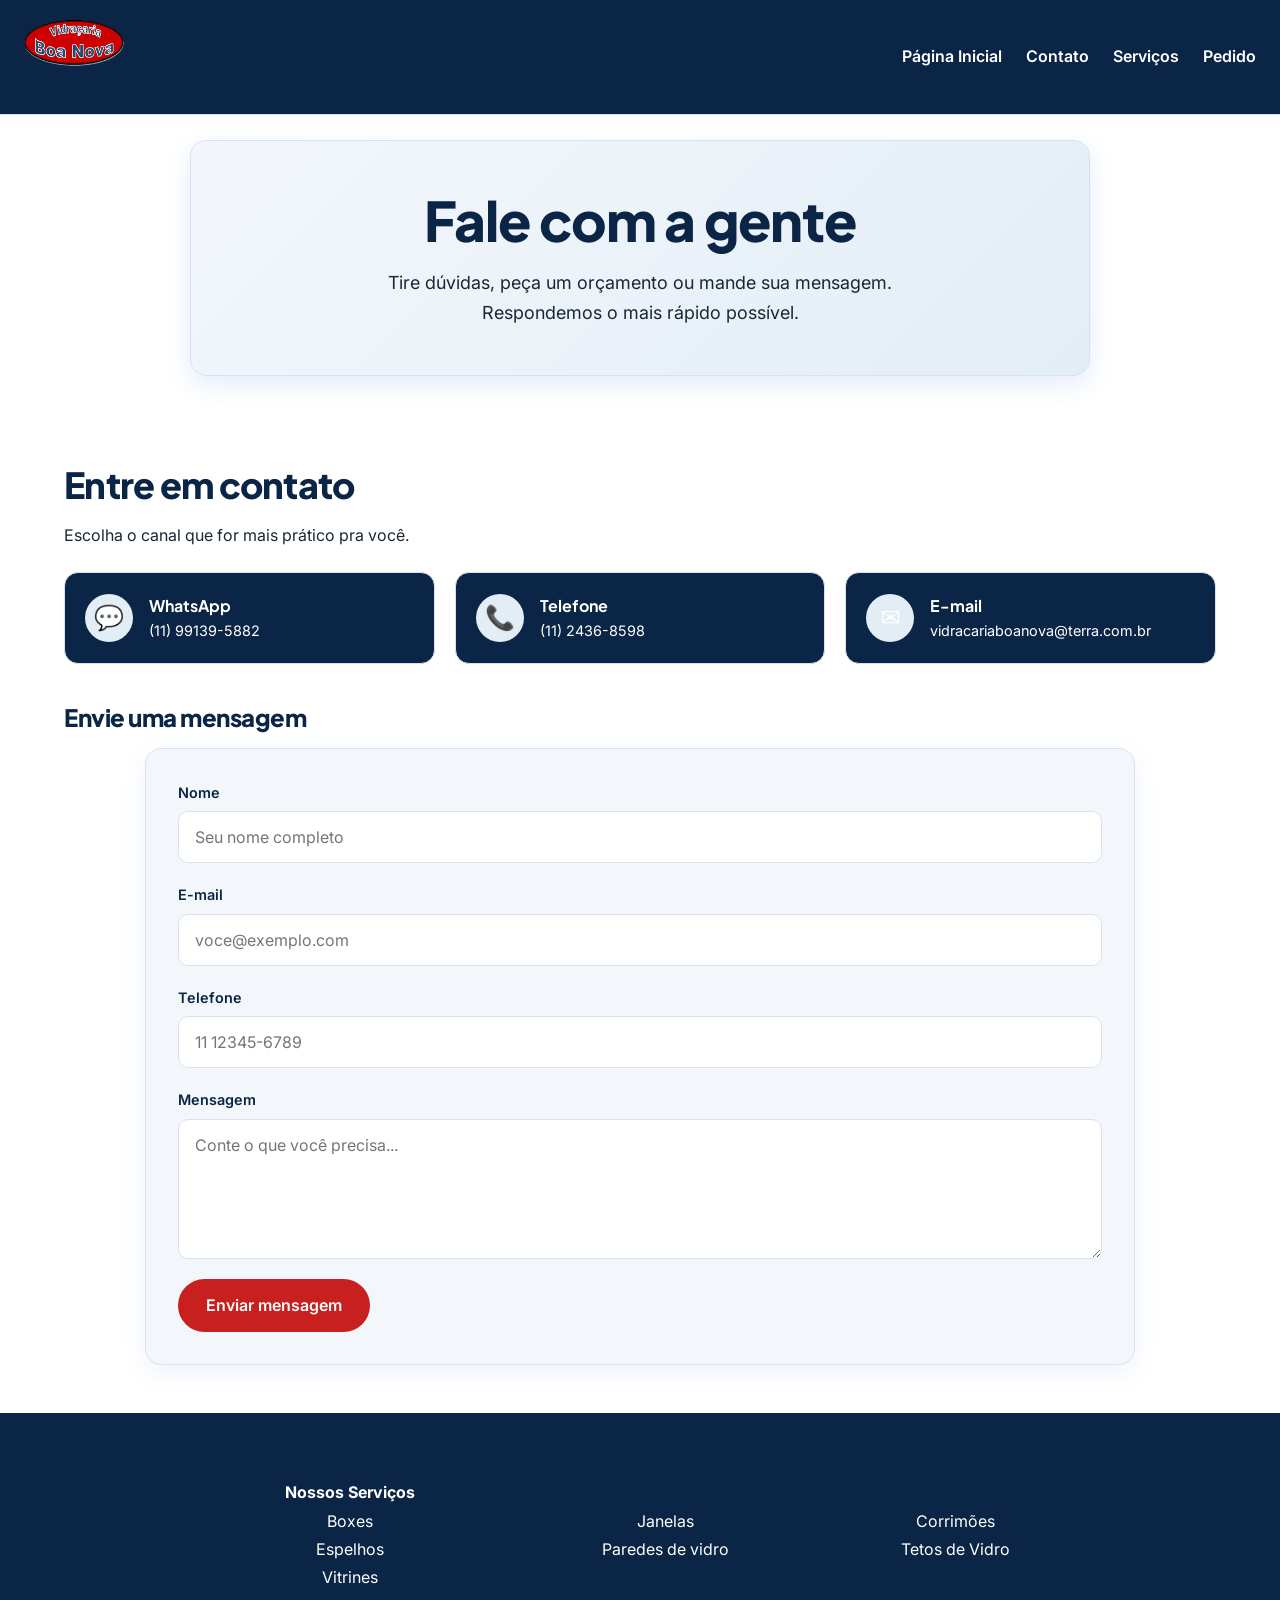
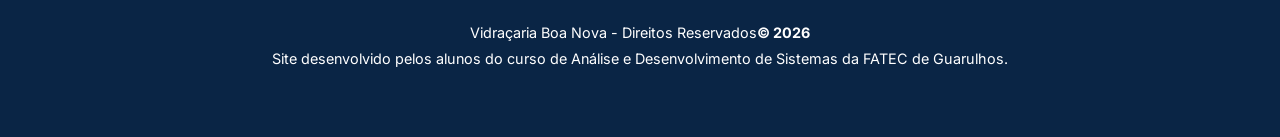
==== commit a58af138: "Me sinto commitando a Monalisa" ====
--- a/html/contato.html
+++ b/html/contato.html
@@ -13,11 +13,11 @@
     <div class="navegacao">
         <nav>
             <ul style="list-style-type:none;">
-                <li><a id="logo-home" href="index.html"><img src="../images/logo-vidracaria-boa-nova.webp" alt="Logotipo da Vidraçaria Boa Nova" width="100" height="50"></a></li>
+                <li><a id="logo-home" href="../index.html"><img src="../images/logo-vidracaria-boa-nova.webp" alt="Logotipo da Vidraçaria Boa Nova" width="100" height="50"></a></li>
                 <li><a href="../index.html" class="link-paginas">Página Inicial</a></li>
                 <li><a href="contato.html" class="link-paginas">Contato</a></li>
                 <li><a href="servicos.html" class="link-paginas">Serviços</a></li>
-                <li><a href="../index.html#sobre-nos" class="link-paginas">Sobre</a></li>
+                <li><a href="monteseupedido.html" class="link-paginas">Pedido</a></li>
             </ul>
         </nav>
     </div>
